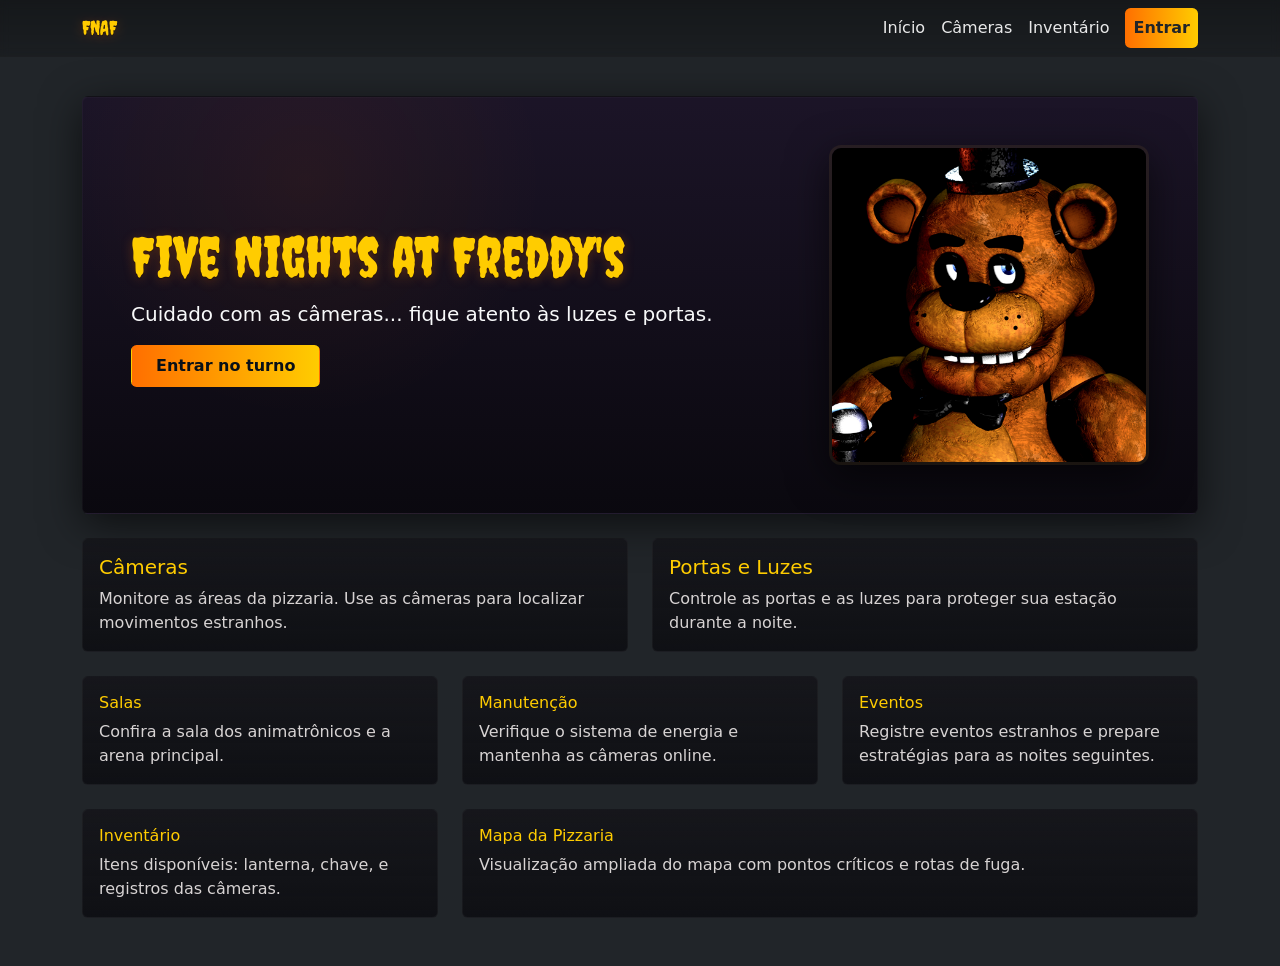
==== index.html @ dc89e8d5 "feat: add initial HTML layout for Five Nights at Freddy's with Bootstrap 5 styling and structure" ====
<!DOCTYPE html>
<html lang="pt-br">
<head>
    <meta charset="UTF-8">
    <meta name="viewport" content="width=device-width, initial-scale=1">
    <title>Five Nights at Freddy's - Layout Bootstrap 5</title>
    <link href="https://fonts.googleapis.com/css2?family=Creepster&display=swap" rel="stylesheet">
    <link href="https://cdn.jsdelivr.net/npm/bootstrap@5.3.2/dist/css/bootstrap.min.css" rel="stylesheet">
    <link rel="stylesheet" href="css.css">
</head>
<body class="bg-dark text-light">

<nav class="navbar navbar-expand-lg navbar-dark bg-transparent fnaf-navbar fixed-top">
    <div class="container">
        <a class="navbar-brand fnaf-title mb-0" href="#">FNAF</a>
        <button class="navbar-toggler" type="button" data-bs-toggle="collapse" data-bs-target="#navbarFnaf" aria-controls="navbarFnaf" aria-expanded="false" aria-label="Toggle navigation">
            <span class="navbar-toggler-icon"></span>
        </button>
        <div class="collapse navbar-collapse" id="navbarFnaf">
            <ul class="navbar-nav ms-auto mb-2 mb-lg-0">
                <li class="nav-item"><a class="nav-link" href="#">Início</a></li>
                <li class="nav-item"><a class="nav-link" href="#">Câmeras</a></li>
                <li class="nav-item"><a class="nav-link" href="#">Inventário</a></li>
                <li class="nav-item"><a class="nav-link btn btn-sm btn-fnaf text-dark ms-2" href="#">Entrar</a></li>
            </ul>
        </div>
    </div>
</nav>

<div class="container py-4">
    <!-- Linha 1: Coluna 12 com Jumbotron -->
    <div class="row">
        <div class="col-12">
            <section class="jumbotron rounded p-5 mb-4">
                <div class="d-flex flex-column flex-md-row align-items-center gap-4">
                    <div class="text-center text-md-start flex-grow-1">
                        <h1 class="display-4 fnaf-title mb-2">Five Nights at Freddy's</h1>
                        <p class="lead mb-3">Cuidado com as câmeras... fique atento às luzes e portas.</p>
                        <a class="btn btn-fnaf px-4 py-2" href="#">Entrar no turno</a>
                    </div>
                    <div class="jumbo-img-wrapper d-flex justify-content-center">
                        <!-- Coloque sua imagem em images/fnaf.png -->
                        <img src="images/FNAFF.png" alt="Five Nights at Freddy's" class="jumbotron-img img-fluid">
                    </div>
                </div>
            </section>
        </div>
    </div>

    <!-- Linha 2: Duas colunas 6/6 -->
    <div class="row g-4 mb-4">
        <div class="col-12 col-md-6">
            <div class="card fnaf-card h-100">
                <div class="card-body">
                    <h5 class="card-title">Câmeras</h5>
                    <p class="card-text">Monitore as áreas da pizzaria. Use as câmeras para localizar movimentos estranhos.</p>
                </div>
            </div>
        </div>
        <div class="col-12 col-md-6">
            <div class="card fnaf-card h-100">
                <div class="card-body">
                    <h5 class="card-title">Portas e Luzes</h5>
                    <p class="card-text">Controle as portas e as luzes para proteger sua estação durante a noite.</p>
                </div>
            </div>
        </div>
    </div>

    <!-- Linha 3: Três colunas 4/4/4 -->
    <div class="row g-4 mb-4">
        <div class="col-12 col-md-4">
            <div class="card fnaf-card h-100">
                <div class="card-body">
                    <h6 class="card-title">Salas</h6>
                    <p class="card-text">Confira a sala dos animatrônicos e a arena principal.</p>
                </div>
            </div>
        </div>
        <div class="col-12 col-md-4">
            <div class="card fnaf-card h-100">
                <div class="card-body">
                    <h6 class="card-title">Manutenção</h6>
                    <p class="card-text">Verifique o sistema de energia e mantenha as câmeras online.</p>
                </div>
            </div>
        </div>
        <div class="col-12 col-md-4">
            <div class="card fnaf-card h-100">
                <div class="card-body">
                    <h6 class="card-title">Eventos</h6>
                    <p class="card-text">Registre eventos estranhos e prepare estratégias para as noites seguintes.</p>
                </div>
            </div>
        </div>
    </div>

    <!-- Linha 4: Duas colunas 4/8 -->
    <div class="row g-4 mb-4">
        <div class="col-12 col-md-4">
            <div class="card fnaf-card h-100">
                <div class="card-body">
                    <h6 class="card-title">Inventário</h6>
                    <p class="card-text">Itens disponíveis: lanterna, chave, e registros das câmeras.</p>
                </div>
            </div>
        </div>
        <div class="col-12 col-md-8">
            <div class="card fnaf-card h-100">
                <div class="card-body">
                    <h6 class="card-title">Mapa da Pizzaria</h6>
                    <p class="card-text">Visualização ampliada do mapa com pontos críticos e rotas de fuga.</p>
                </div>
            </div>
        </div>
    </div>

</div>

<script src="https://cdn.jsdelivr.net/npm/bootstrap@5.3.2/dist/js/bootstrap.bundle.min.js"></script>
<script src="js.js"></script>
</body>
</html>
---- css.css ----
/* Tema Five Nights at Freddy's - estilos personalizados */
:root{
	--fnaf-bg:#07060a;
	--fnaf-deep:#0f0f16;
	--fnaf-accent:#ff6f00;
	--fnaf-gold:#ffcc00;
}

body{
	background: var(--fnaf-bg);
	color: #e9e6e6;
	-webkit-font-smoothing:antialiased;
	-moz-osx-font-smoothing:grayscale;
	padding-top: 72px;
}

.fnaf-title{
	font-family: 'Creepster', cursive;
	color: var(--fnaf-gold);
	text-shadow: 0 2px 12px rgba(255,111,0,0.25), 0 1px 1px rgba(0,0,0,0.6);
}

.jumbotron{
	background: radial-gradient(circle at 20% 20%, rgba(255,111,0,0.06), transparent 25%), linear-gradient(180deg, rgba(27,19,39,0.9), rgba(8,6,12,0.9));
	border: 1px solid rgba(255,255,255,0.03);
	box-shadow: 0 10px 40px rgba(0,0,0,0.6), inset 0 1px 0 rgba(255,255,255,0.02);
}

.btn-fnaf{
	background: linear-gradient(90deg,var(--fnaf-accent),var(--fnaf-gold));
	color: #081018;
	font-weight: 700;
	border-radius: .35rem;
}

.btn-fnaf:hover{ transform: translateY(-2px); box-shadow: 0 12px 30px rgba(255,111,0,0.12); }

.fnaf-card{
	background: linear-gradient(180deg, rgba(20,20,25,0.85), rgba(8,8,12,0.7));
	border: 1px solid rgba(255,255,255,0.03);
	transition: transform .18s ease, box-shadow .18s ease;
}

.fnaf-card:hover{ transform: translateY(-6px); box-shadow: 0 18px 50px rgba(0,0,0,0.6); }

.fnaf-card .card-title{ color: var(--fnaf-gold); }

/* Ajustes responsivos e espaçamentos */
@media (max-width: 575.98px){
	.jumbotron{ padding: 2rem 1rem; }
}

/* Pequeno efeito de neon nas seções */
.card-body p{ color: #d7d3d3; }

/* Estilos para imagem no jumbotron */
.jumbo-img-wrapper{ max-width: 320px; }
.jumbotron-img{ display:block; max-width:100%; border-radius:12px; box-shadow: 0 12px 40px rgba(0,0,0,0.6); border: 3px solid rgba(255,204,0,0.06); }

@media (max-width: 767.98px){
	.jumbo-img-wrapper{ max-width: 220px; }
}

/* Navbar personalizado */
.fnaf-navbar{
	background: linear-gradient(180deg, rgba(0,0,0,0.35), rgba(0,0,0,0.18));
	border-bottom: 1px solid rgba(255,255,255,0.03);
	backdrop-filter: blur(4px);
}
.fnaf-navbar .nav-link{ color: rgba(255,255,255,0.9); }
.fnaf-navbar .nav-link:hover{ color: var(--fnaf-gold); }

@media (max-width: 575.98px){
	body{ padding-top: 100px; }
}
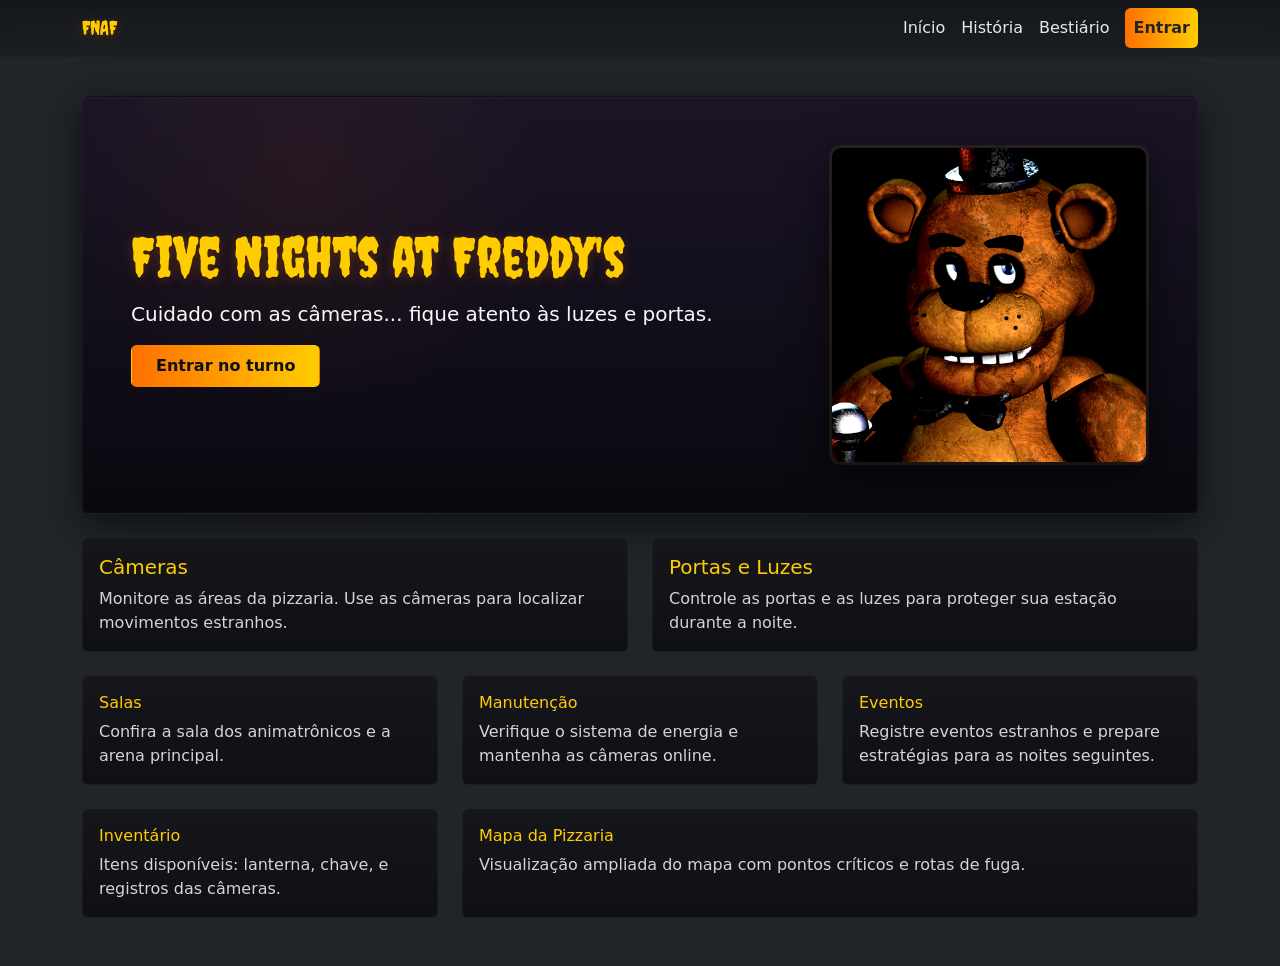
==== commit 019da847: "Add SVG images for Bonnie, Chica, Foxy, Freddy, and Golden Freddy - Created bonnie.svg with a detail" ====
--- a/index.html
+++ b/index.html
@@ -19,8 +19,8 @@
         <div class="collapse navbar-collapse" id="navbarFnaf">
             <ul class="navbar-nav ms-auto mb-2 mb-lg-0">
                 <li class="nav-item"><a class="nav-link" href="#">Início</a></li>
-                <li class="nav-item"><a class="nav-link" href="#">Câmeras</a></li>
-                <li class="nav-item"><a class="nav-link" href="#">Inventário</a></li>
+                <li class="nav-item"><a class="nav-link" href="historia.html">História</a></li>
+                <li class="nav-item"><a class="nav-link" href="bestiario.html">Bestiário</a></li>
                 <li class="nav-item"><a class="nav-link btn btn-sm btn-fnaf text-dark ms-2" href="#">Entrar</a></li>
             </ul>
         </div>
--- a/css.css
+++ b/css.css
@@ -73,3 +73,208 @@
 @media (max-width: 575.98px){
 	body{ padding-top: 100px; }
 }
+
+/* Página de História */
+.history-page{
+	padding-top: 2.5rem;
+	padding-bottom: 3rem;
+}
+
+.history-header{
+	padding: 2.25rem 0 1.5rem;
+}
+
+.history-article{
+	padding: 0.25rem 0;
+}
+
+.history-content{
+	padding: 2rem 1.75rem;
+}
+
+.history-content h2{
+	color: var(--fnaf-gold);
+	font-weight: 700;
+	margin-bottom: 1rem;
+}
+
+.history-content p{
+	color: #e5e1e1;
+	line-height: 1.8;
+	margin-bottom: 1rem;
+	font-size: 1.02rem;
+}
+
+.history-content strong{
+	color: #ffd45c;
+}
+
+.infobox{
+	overflow: hidden;
+	border: 1px solid rgba(255,255,255,0.05);
+	box-shadow: 0 18px 50px rgba(0,0,0,0.45);
+}
+
+.infobox-header{
+	background: linear-gradient(180deg, rgba(255,204,0,0.14), rgba(255,111,0,0.06));
+	color: var(--fnaf-gold);
+	font-weight: 700;
+	text-align: center;
+	padding: 0.9rem 1rem;
+	border-bottom: 1px solid rgba(255,255,255,0.06);
+	font-size: 1.15rem;
+}
+
+.infobox img{
+	display: block;
+	width: 100%;
+	height: auto;
+	max-height: 320px;
+	object-fit: cover;
+	border-bottom: 1px solid rgba(255,255,255,0.06);
+	background: #111;
+}
+
+.infobox-body{
+	padding: 1rem 1rem 0.6rem;
+}
+
+.infobox-body dl{
+	margin: 0;
+}
+
+.infobox-body dt{
+	font-weight: 700;
+	color: var(--fnaf-gold);
+	margin-top: 0.8rem;
+	margin-bottom: 0.15rem;
+}
+
+.infobox-body dd{
+	margin: 0;
+	color: #e5e1e1;
+	line-height: 1.6;
+}
+
+@media (max-width: 991.98px){
+	.history-content{
+		padding: 1.5rem 1.1rem;
+	}
+}
+
+@media (max-width: 767.98px){
+	.history-page{
+		padding-top: 1.5rem;
+	}
+
+	.history-header{
+		padding-top: 1.2rem;
+	}
+
+	.history-content h2{
+		font-size: 1.5rem;
+	}
+
+	.infobox{
+		margin-top: 0.5rem;
+	}
+}
+
+/* Página de Bestiário */
+.bestiary-page{
+	padding-top: 2.5rem;
+	padding-bottom: 3rem;
+}
+
+.bestiary-header{
+	padding: 2.25rem 0 1.75rem;
+}
+
+.bestiary-card{
+	overflow: hidden;
+	border: 1px solid rgba(255,255,255,0.04);
+	background: linear-gradient(180deg, rgba(20,20,25,0.9), rgba(8,8,12,0.78));
+	transition: transform .2s ease, box-shadow .2s ease, border-color .2s ease;
+}
+
+.bestiary-card:hover{
+	transform: translateY(-4px);
+	box-shadow: 0 18px 45px rgba(0,0,0,0.42);
+	border-color: rgba(255,204,0,0.14);
+}
+
+.bestiary-card .row{
+	min-height: 100%;
+}
+
+.bestiary-img{
+	display: block;
+	width: 100%;
+	height: 100%;
+	min-height: 220px;
+	object-fit: cover;
+	background: linear-gradient(135deg, rgba(255,111,0,0.12), rgba(255,204,0,0.05));
+	border-right: 1px solid rgba(255,255,255,0.05);
+	transition: transform .25s ease, filter .25s ease;
+}
+
+.bestiary-card:hover .bestiary-img{
+	transform: scale(1.02);
+	filter: saturate(1.1);
+}
+
+.bestiary-body{
+	padding: 1.25rem 1rem 1.1rem;
+}
+
+.bestiary-body h2{
+	color: var(--fnaf-gold);
+	font-size: 1.8rem;
+	margin-bottom: 0.35rem;
+}
+
+.bestiary-subtitle{
+	color: #f5d97a;
+	font-size: 0.92rem;
+	letter-spacing: 0.04em;
+	text-transform: uppercase;
+	margin-bottom: 0.9rem;
+}
+
+.bestiary-body p{
+	margin-bottom: 0.65rem;
+	line-height: 1.6;
+	color: #e6e2e2;
+}
+
+.bestiary-body strong{
+	color: #ffd45c;
+}
+
+@media (max-width: 991.98px){
+	.bestiary-body h2{
+		font-size: 1.6rem;
+	}
+}
+
+@media (max-width: 575.98px){
+	.bestiary-page{
+		padding-top: 1.5rem;
+	}
+
+	.bestiary-card .row > .col-5,
+	.bestiary-card .row > .col-7{
+		flex: 0 0 100%;
+		max-width: 100%;
+	}
+
+	.bestiary-img{
+		height: 220px;
+		border-right: none;
+		border-bottom: 1px solid rgba(255,255,255,0.05);
+	}
+
+	.bestiary-body{
+		padding: 1rem 0.9rem;
+	}
+}
